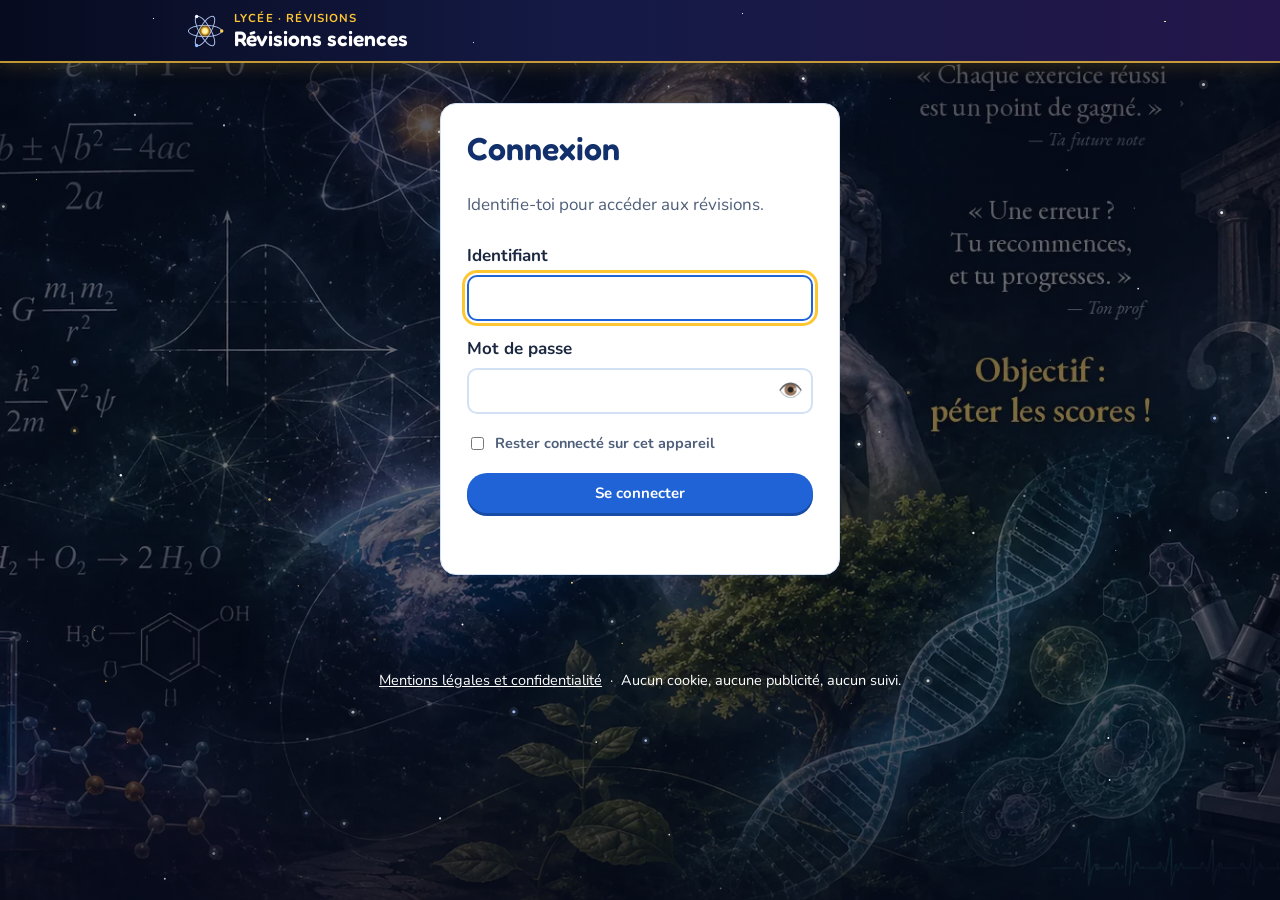
==== nature-justice/index.html @ ca5c49c4 "Philosophie : tout le site 25.05.1976 (La nature et la justice) au décor parchemin Polices locales, " ====
<!DOCTYPE html>
<html lang="fr">
<head>
<meta charset="utf-8">
<meta http-equiv="Cache-Control" content="no-cache, no-store, must-revalidate">
<meta http-equiv="Pragma" content="no-cache">
<meta http-equiv="Expires" content="0">
<meta name="viewport" content="width=device-width, initial-scale=1">
<title>La nature et la justice · Philosophie</title>
<script>try{var a=JSON.parse(localStorage.getItem("rs:auth")||"null");if(!(a&&a.ok&&(a.rem||Date.now()-a.t<432e5))){sessionStorage.setItem("rs:retour",location.href);location.replace("../index.html#philosophie")}}catch(e){location.replace("../index.html#philosophie")}</script>
<link rel="stylesheet" href="polices.css">
<link rel="stylesheet" href="style.css?v=202611191238">
<link rel="stylesheet" href="parchemin.css?v=20261123a">
</head>
<body>
<svg width="0" height="0" style="position:absolute">
  <defs>
    <symbol id="sun" viewBox="0 0 100 100"><g stroke="#ffb400" stroke-width="7" stroke-linecap="round"><path d="M50 6v12M50 82v12M6 50h12M82 50h12M19 19l8 8M73 73l8 8M81 19l-8 8M27 73l-8 8"/></g><circle cx="50" cy="50" r="24" fill="#ffd34d" stroke="#ffb400" stroke-width="4"/></symbol>
    <symbol id="leaf" viewBox="0 0 100 100"><path d="M18 82C14 40 44 14 86 14c2 42-24 72-68 68z" fill="#7ccb5e" stroke="#3f8a2e" stroke-width="5" stroke-linejoin="round"/><path d="M22 78C40 58 56 44 74 28" stroke="#3f8a2e" stroke-width="5" fill="none" stroke-linecap="round"/></symbol>
    <symbol id="book" viewBox="0 0 100 100"><path d="M50 24C38 16 22 16 12 20v58c10-4 26-4 38 4 12-8 28-8 38-4V20c-10-4-26-4-38 4z" fill="#e6f0ff" stroke="#1f63d6" stroke-width="5" stroke-linejoin="round"/><path d="M50 24v58" stroke="#1f63d6" stroke-width="5"/></symbol>
    <symbol id="flower" viewBox="0 0 100 100"><path d="M50 60v34" stroke="#3f8a2e" stroke-width="6"/><path d="M50 82c-10-10-22-8-26-4 8 6 18 8 26 4z" fill="#7ccb5e"/><g fill="#5aa0ff" stroke="#1f63d6" stroke-width="3"><circle cx="50" cy="22" r="13"/><circle cx="72" cy="38" r="13"/><circle cx="64" cy="62" r="13"/><circle cx="36" cy="62" r="13"/><circle cx="28" cy="38" r="13"/></g><circle cx="50" cy="44" r="12" fill="#ffd34d" stroke="#ffb400" stroke-width="3"/></symbol>
    <symbol id="seed" viewBox="0 0 20 20"><ellipse cx="10" cy="11" rx="5.5" ry="7.5" fill="#c9925a" stroke="#9c6a3a" stroke-width="1.5" transform="rotate(20 10 11)"/><path d="M10 4c2-3 5-3 6-2-1 3-4 4-6 2z" fill="#7ccb5e"/></symbol>
  </defs>
</svg>

<header><div class="wrap">
  <div class="brand"><svg class="sunicon"><use href="#sun"/></svg><div><small>Révisions sciences · Philosophie</small>La nature et la justice</div></div>
  <nav id="nav">
    <a href="#accueil" data-v="accueil">Accueil</a>
    <div class="ngroup" data-g="apprendre"><button class="nbtn" aria-expanded="false">📖 Apprendre ▾</button><div class="nmenu">
      <a href="#cours" data-v="cours">Cours</a><a href="#flash" data-v="flash">Flashcards</a><a href="#bac" data-v="bac">Sujets de bac</a></div></div>
    <div class="ngroup" data-g="entrainer"><button class="nbtn" aria-expanded="false">✏️ S'entraîner ▾</button><div class="nmenu">
      <a href="#qcm" data-v="qcm">QCM</a><a href="#etudes" data-v="etudes">Études de texte</a><a href="#trous" data-v="trous">Textes à trous</a></div></div>
    <div class="ngroup" data-g="jouer"><button class="nbtn" aria-expanded="false">🎮 Jouer ▾</button><div class="nmenu">
      <a href="#jardin" data-v="jardin">Cartes mentales</a><a href="#mots" data-v="mots">Mots mêlés</a><a href="#direct" data-v="direct">Jouer entre amis</a></div></div>
    <a href="#mes-notes" data-v="mes-notes">Mes notes</a>
    <a href="../index.html#philosophie" class="out">← Révisions sciences</a>
  </nav>
</div></header>

<main class="wrap">

<section id="v-accueil">
  <div class="hero">
    <svg><use href="#flower"/></svg>
    <div><h1>Prêt pour samedi ?</h1><div class="rule"></div></div>
  </div>
  <p>Vérifie que tu maîtrises les notions de <b>nature</b> et de <b>justice</b> : un QCM à points négatifs qui mélange le cours et la vidéo des Bons Profs, puis quatre études de texte de dix questions, avec indices et correction notée.</p>
  <div class="card">
    <h3 style="margin-top:0">Ton prénom (ou pseudo)</h3>
    <p class="note" style="margin-top:0">Il apparaît dans le récapitulatif de tes notes envoyé à Kendji.</p>
    <details class="privacy"><summary>🔒 Tes données : ce qui est envoyé, et à qui</summary>
      <p>Quand tu as terminé les 4 modules, <b>si tu cliques sur « Envoyer à Kendji »</b>, le site lui envoie (ton assistant d'éducation), par mail, ton <b>prénom ou pseudo</b> et tes <b>notes</b>. L'envoi passe par le service FormSubmit. Rien d'autre n'est collecté : ni nom de famille, ni adresse, ni téléphone.</p>
      <p>Tes notes et ta progression restent sur ton appareil. Tu peux utiliser un pseudo si tu ne veux pas donner ton prénom, et demander à Kendji de supprimer ton mail.</p>
    </details>
    <div class="row"><input type="text" id="pseudo" maxlength="40" placeholder="Ex. : Léa, terminale 3" style="max-width:340px"><span id="pseudoOk" class="note"></span></div>
  </div>
  <div class="grid2">
    <a class="tile" href="#cours"><svg class="ic"><use href="#book"/></svg><b>Le cours en résumé</b><p class="mut" style="margin:6px 0 0">À lire en premier : le cours illustré de schémas, et les références pour la dissertation.</p></a>
    <a class="tile" href="#qcm"><svg class="ic"><use href="#sun"/></svg><b>QCM progressif — 43 questions</b><p class="mut" style="margin:6px 0 0">3 niveaux, de facile à difficile, nature et justice. +1 bonne réponse, −0,5 erreur, 0 si tu passes. Note sur 20.</p></a>
    <a class="tile" href="#etudes"><svg class="ic"><use href="#book"/></svg><b>4 études de texte</b><p class="mut" style="margin:6px 0 0">Pascal, Rousseau (×2), Montesquieu. 10 questions chacune, avec indices et reformulations.</p></a>
    <a class="tile" href="#trous"><svg class="ic"><use href="#seed"/></svg><b>7 textes à trous</b><p class="mut" style="margin:6px 0 0">Complète le cours avec la banque de mots. Points négatifs en cas d'erreur.</p></a>
    <a class="tile" href="#jardin"><svg class="ic"><use href="#flower"/></svg><b>Le jardin des idées</b><p class="mut" style="margin:6px 0 0">4 cartes mentales à faire fleurir, en jeu chronométré.</p></a>
    <a class="tile" href="#flash"><svg class="ic"><use href="#leaf"/></svg><b>30 flashcards</b><p class="mut" style="margin:6px 0 0">Définitions, auteurs et thèses à retourner, avec suivi de ce que tu connais.</p></a>
    <a class="tile" href="#mots"><svg class="ic"><use href="#seed"/></svg><b>Mots mêlés</b><p class="mut" style="margin:6px 0 0">14 mots cachés, chacun expliqué en lien avec la nature et la justice.</p></a>
    <a class="tile" href="#bac"><svg class="ic"><use href="#book"/></svg><b>Sujets de bac corrigés</b><p class="mut" style="margin:6px 0 0">3 sujets avec correction détaillée et moyens mnémotechniques.</p></a>
    <a class="tile" href="#direct"><svg class="ic"><use href="#sun"/></svg><b>Jouer entre amis</b><p class="mut" style="margin:6px 0 0">Invite tes amis par lien : quiz en coop ou en individuel, avec classement.</p></a>
  </div>
  <div class="card" id="saveInfo"></div>
</section>

<section id="v-cours" class="hide">
  <h1>Le cours en résumé</h1>
  <div class="rule"></div>
  <p class="mut">Tout ce qu'il faut savoir sur la nature et la justice, avec des schémas pour mémoriser, puis une boîte à références (citations, exemples, plans types) pour la dissertation. Lis-le avant de te tester !</p>
  <div id="cBody"></div>
</section>

<section id="v-qcm" class="hide">
  <h1>QCM : la nature et la justice</h1>
  <div class="rule"></div>
  <p class="mut">43 questions en 3 niveaux de difficulté : le cours sur la nature et la justice, et la vidéo des Bons Profs (marquée 📺). Chaque niveau se débloque quand le précédent est terminé. Barème : <b>+1</b> par bonne réponse, <b>−0,5</b> par erreur, <b>0</b> si tu choisis « Je ne sais pas ». Ton total est ramené sur 20.</p>
  <p class="note">La vidéo : <a href="https://www.youtube.com/watch?v=zZVCdOawe2E" target="_blank" rel="noopener">La nature — Philosophie — Terminale (Les Bons Profs)</a></p>
  <div class="scorebar"><div><span class="note">Note</span><div class="big" id="qScore">0 / 20</div></div><div class="bar"><i id="qBar"></i></div><div class="note" id="qProg"></div><button class="btn alt sm" id="qReset">Recommencer</button></div>
  <div id="qList"></div>
  <div id="qEnd" class="card hide"></div>
</section>

<section id="v-etudes" class="hide">
  <h1>Études de texte</h1>
  <div class="rule"></div>
  <p class="mut">Lis le texte, rédige tes réponses aux 10 questions, puis clique sur « Corriger ». Chaque question vaut 5 points, répartis entre les éléments attendus ; le total est ramené sur 20. Les indices ne retirent pas de points : sers-t'en.</p>
  <div class="grid2" id="eTiles"></div>
  <div id="eBody"></div>
</section>

<section id="v-trous" class="hide">
  <h1>Textes à trous</h1>
  <div class="rule"></div>
  <p class="mut">7 textes de cours à compléter avec la banque de mots. Attention aux pièges : <b>+1</b> par bonne réponse, <b>−0,5</b> par erreur, <b>0</b> si tu laisses vide. Note sur 20.</p>
  <div class="grid2" id="tTiles"></div>
  <div id="tBody"></div>
</section>

<section id="v-jardin" class="hide">
  <h1>Le jardin des idées</h1>
  <div class="rule"></div>
  <p class="mut">Complète les cartes mentales en plantant la bonne graine dans chaque bourgeon, avant le coucher du soleil. Une erreur te coûte une goutte d'eau et un demi-point.</p>
  <div class="grid2" id="jTiles"></div>
  <div id="jBody"></div>
</section>

<section id="v-flash" class="hide">
  <h1>Flashcards</h1>
  <div class="rule"></div>
  <p class="mut">30 cartes pour mémoriser définitions, auteurs et thèses. Touche une carte pour la retourner, puis indique si tu savais la réponse : les cartes « à revoir » reviennent jusqu'à ce que tu les connaisses.</p>
  <div id="fBody"></div>
</section>

<section id="v-mots" class="hide">
  <h1>Mots mêlés</h1>
  <div class="rule"></div>
  <p class="mut">Retrouve les 14 mots cachés. Pour chaque mot trouvé, une explication montre son lien avec la nature et la justice.</p>
  <div id="mBody"></div>
</section>

<section id="v-bac" class="hide">
  <h1>Sujets de bac corrigés</h1>
  <div class="rule"></div>
  <p class="mut">3 sujets type bac (2 dissertations, 1 explication de texte) avec une correction détaillée, puis des moyens mnémotechniques pour retenir les concepts.</p>
  <div id="bBody"></div>
</section>

<section id="v-direct" class="hide">
  <h1>Jouer entre amis</h1>
  <div class="rule"></div>
  <p class="mut">Crée un salon, invite tes amis avec un lien, et répondez ensemble aux questions, chacun sur son téléphone : en <b>coop</b> (une seule équipe) ou en <b>individuel</b> (avec classement).</p>
  <div id="lBody"></div>
</section>

<section id="v-mes-notes" class="hide">
  <h1>Mes notes</h1>
  <div class="rule"></div>
  <div id="myNotes"></div>
</section>


</main>
<script src="data.js?v=202611191238"></script>
<script src="data2.js?v=202611191238"></script>
<script src="data3.js?v=202611191238"></script>
<script src="app.js?v=202611191238"></script>
<script src="trous.js?v=202611191238"></script>
<script src="jardin.js?v=202611191238"></script>
<script src="live.js?v=202611191238"></script>
<script src="cours.js?v=202611191238"></script>
<script src="flash.js?v=202611191238"></script>
<script src="mots.js?v=202611191238"></script>
<script src="bac.js?v=202611191238"></script>
<script src="papangue.js?v=202611191238"></script>
</body>
</html>
---- nature-justice/polices.css ----
@font-face{font-family:"Fredoka";font-weight:500;font-display:swap;src:url(../polices/fredoka-latin-500-normal.woff2) format("woff2")}
@font-face{font-family:"Fredoka";font-weight:600;font-display:swap;src:url(../polices/fredoka-latin-600-normal.woff2) format("woff2")}
@font-face{font-family:"Nunito";font-weight:400;font-display:swap;src:url(../polices/nunito-latin-400-normal.woff2) format("woff2")}
@font-face{font-family:"Nunito";font-weight:600;font-display:swap;src:url(../polices/nunito-latin-600-normal.woff2) format("woff2")}
@font-face{font-family:"Nunito";font-weight:700;font-display:swap;src:url(../polices/nunito-latin-700-normal.woff2) format("woff2")}
@font-face{font-family:"Nunito";font-weight:800;font-display:swap;src:url(../polices/nunito-latin-800-normal.woff2) format("woff2")}
@font-face{font-family:"Lora";font-weight:400;font-style:normal;font-display:swap;src:url(../polices/lora-latin-400-normal.woff2) format("woff2")}
@font-face{font-family:"Lora";font-weight:400;font-style:italic;font-display:swap;src:url(../polices/lora-latin-400-italic.woff2) format("woff2")}
---- nature-justice/style.css ----
/* Thème « jardin » : ciel bleu, pelouse, clôture — 25.05.1976 */
:root{
  --sky1:#bfe0ff; --sky2:#eef7ff; --blue:#1f63d6; --blue-d:#164ba6; --blue-l:#e6f0ff; --navy:#12306b;
  --sun:#ffc634; --sun-l:#fff6d6; --grass1:#7ccb5e; --grass2:#68b84b; --grass-d:#3f8a2e; --wood:#c9925a; --wood-d:#9c6a3a;
  --ink:#1b2840; --mut:#5a6a85; --line:#d3e1f5; --ok:#2e8a3e; --ok-l:#e5f6e7; --ko:#c43d3d; --ko-l:#fdeaea;
}
*{box-sizing:border-box}
html,body{margin:0}
body{min-height:100vh;color:var(--ink);font:16px/1.55 "Nunito",system-ui,sans-serif;
  background:linear-gradient(180deg,var(--sky1) 0,var(--sky2) 420px,#f6fbff 100%) fixed;padding-bottom:90px;position:relative}
/* pelouse en bas de page */
body::after{content:"";position:fixed;left:0;right:0;bottom:0;height:70px;z-index:0;pointer-events:none;
  background:
   url("data:image/svg+xml,%3Csvg xmlns='http://www.w3.org/2000/svg' width='60' height='22' viewBox='0 0 60 22'%3E%3Cpath d='M0 22 L4 6 L8 22 L12 10 L16 22 L20 2 L24 22 L28 9 L32 22 L36 5 L40 22 L44 11 L48 22 L52 3 L56 22 L60 8 L60 22Z' fill='%2368b84b'/%3E%3C/svg%3E") repeat-x top/60px 22px,
   repeating-linear-gradient(90deg,var(--grass1) 0 80px,var(--grass2) 80px 160px) 0 21px/100% 100% no-repeat}
.wrap{max-width:900px;margin:0 auto;padding:0 18px;position:relative;z-index:1}
h1,h2,h3{font-family:"Fredoka","Nunito",sans-serif;color:var(--navy);line-height:1.2;font-weight:600}
h1{font-size:32px;margin:26px 0 4px}
h2{font-size:24px;margin:24px 0 8px}
h3{font-size:19px;margin:16px 0 6px}
.mut{color:var(--mut)} .note{font-size:14px;color:var(--mut)}
.hide{display:none!important}

/* en-tête */
header{background:linear-gradient(180deg,var(--blue) 0,var(--blue-d) 100%);color:#fff;position:relative;z-index:2;box-shadow:0 4px 0 var(--grass-d)}
header::after{content:"";position:absolute;left:0;right:0;bottom:-14px;height:14px;
  background:url("data:image/svg+xml,%3Csvg xmlns='http://www.w3.org/2000/svg' width='40' height='14'%3E%3Cpath d='M0 0 H40 V2 L36 12 L32 2 L28 14 L24 2 L20 10 L16 2 L12 13 L8 2 L4 11 L0 2Z' fill='%2368b84b'/%3E%3C/svg%3E") repeat-x;}
header .wrap{display:flex;align-items:center;justify-content:space-between;gap:12px;padding-top:12px;padding-bottom:12px;flex-wrap:wrap}
.brand{display:flex;align-items:center;gap:10px;font-family:"Fredoka",sans-serif;font-weight:600;font-size:21px}
.brand small{display:block;font:600 11.5px "Nunito";letter-spacing:.1em;text-transform:uppercase;color:var(--sun)}
.sunicon{width:38px;height:38px;flex:none}
nav{display:flex;gap:4px;flex-wrap:wrap}
nav a{color:#fff;text-decoration:none;padding:7px 13px;border-radius:99px;font-weight:700;font-size:14px;opacity:.9}
nav a:hover{background:rgba(255,255,255,.15);opacity:1}
nav a.on{background:#fff;color:var(--blue-d);opacity:1}
nav a.out{border:1.5px solid rgba(255,255,255,.5)}

/* clôture sous les titres */
.rule{height:16px;margin:4px 0 16px;background:url("data:image/svg+xml,%3Csvg xmlns='http://www.w3.org/2000/svg' width='24' height='16'%3E%3Crect x='0' y='6' width='24' height='3' fill='%23c9925a'/%3E%3Cpath d='M5 16 V4 L8 1 L11 4 V16Z' fill='%23d9a46c' stroke='%239c6a3a' stroke-width='1'/%3E%3C/svg%3E") repeat-x;max-width:260px}

.card{background:#fff;border:1px solid var(--line);border-radius:16px;padding:18px;margin:14px 0;box-shadow:0 3px 0 rgba(31,99,214,.08)}
.badge{display:inline-flex;align-items:center;justify-content:center;width:30px;height:30px;border-radius:50%;background:var(--blue);color:#fff;font:700 14px "Nunito";margin-right:10px;flex:none;box-shadow:0 2px 0 var(--blue-d)}
.qhead{display:flex;align-items:flex-start;gap:2px;font-weight:700}
.tag{display:inline-block;font-size:11.5px;font-weight:700;padding:1px 8px;border-radius:99px;background:var(--sun-l);color:#8a6100;border:1px solid #f1d27a;margin-left:6px;vertical-align:2px}
.opts{display:grid;gap:8px;margin-top:12px}
.opt{text-align:left;border:1.5px solid var(--line);background:#fbfdff;border-radius:12px;padding:11px 13px;font:inherit;cursor:pointer;color:var(--ink);transition:.12s}
.opt:hover:not(:disabled){border-color:var(--blue);background:var(--blue-l);transform:translateY(-1px)}
.opt.ok{border-color:var(--ok);background:var(--ok-l)}
.opt.ko{border-color:var(--ko);background:var(--ko-l)}
.opt.skip{color:var(--mut);font-style:italic}
.opt:disabled{cursor:default}
.expl{margin-top:10px;padding:10px 13px;border-left:4px solid var(--sun);background:var(--sun-l);border-radius:0 10px 10px 0;font-size:14.5px}
.btn{display:inline-block;border:none;background:var(--blue);color:#fff;border-radius:99px;padding:11px 20px;font:700 15px "Nunito";cursor:pointer;text-decoration:none;box-shadow:0 3px 0 var(--blue-d);transition:.12s}
.btn:hover{transform:translateY(-1px)} .btn:active{transform:translateY(2px);box-shadow:0 1px 0 var(--blue-d)}
.btn.alt{background:#fff;color:var(--blue-d);border:1.5px solid var(--blue);box-shadow:0 3px 0 var(--line)}
.btn.sm{padding:7px 13px;font-size:13.5px}
.btn.green{background:var(--grass-d);box-shadow:0 3px 0 #2b6420}
.row{display:flex;gap:10px;flex-wrap:wrap;align-items:center}
.scorebar{position:sticky;top:8px;z-index:5;background:#fff;border:2px solid var(--blue);border-radius:16px;padding:10px 16px;margin-top:14px;display:flex;justify-content:space-between;align-items:center;gap:10px;flex-wrap:wrap;box-shadow:0 4px 0 var(--blue-l)}
.big{font:600 24px "Fredoka",sans-serif;color:var(--navy)}
.bar{height:8px;background:var(--blue-l);border-radius:99px;overflow:hidden;min-width:140px;flex:1;max-width:260px}
.bar i{display:block;height:100%;background:linear-gradient(90deg,var(--grass1),var(--grass-d));width:0;transition:width .3s}
input[type=text],input[type=password],textarea{width:100%;border:1.5px solid var(--line);border-radius:12px;padding:11px 13px;font:inherit;background:#fff;color:var(--ink)}
textarea{min-height:110px;resize:vertical}
input:focus,textarea:focus{outline:3px solid var(--blue-l);border-color:var(--blue)}
.texte{font-family:"Lora",Georgia,serif;font-size:17px;line-height:1.75;background:#fffdf6;border:1px solid #eadfbf;border-left:5px solid var(--wood);border-radius:0 16px 16px 0;padding:18px 22px;white-space:pre-line}
.src{font-size:13.5px;color:var(--mut);margin-top:6px;font-style:italic}
.help{margin-top:8px;padding:9px 13px;background:var(--blue-l);border-radius:10px;font-size:14.5px}
.elts{list-style:none;padding:0;margin:8px 0 0}
.elts li{padding:3px 0;font-size:14.5px}
.elts .y{color:var(--ok)} .elts .n{color:var(--ko)}
.model{margin-top:8px;padding:10px 13px;border-left:4px solid var(--sun);background:var(--sun-l);border-radius:0 10px 10px 0;font-size:14.5px}
.grid2{display:grid;grid-template-columns:repeat(auto-fit,minmax(250px,1fr));gap:14px}
.tile{background:#fff;border:1.5px solid var(--line);border-radius:16px;padding:16px 16px 16px 66px;cursor:pointer;text-decoration:none;color:inherit;display:block;position:relative;transition:.12s;box-shadow:0 3px 0 rgba(31,99,214,.08)}
.tile:hover{border-color:var(--blue);transform:translateY(-2px)}
.tile b{font-family:"Fredoka",sans-serif;font-weight:600;color:var(--navy);font-size:18px}
.tile .ic{position:absolute;left:14px;top:16px;width:38px;height:38px}
table{width:100%;border-collapse:collapse;font-size:14px;background:#fff}
th,td{border-bottom:1px solid var(--line);padding:8px;text-align:left;vertical-align:top}
th{color:var(--blue-d);font-weight:800;font-size:12.5px;text-transform:uppercase;letter-spacing:.04em}
.code{font-family:ui-monospace,Menlo,monospace;font-size:12.5px;word-break:break-all;background:var(--blue-l);border-radius:10px;padding:8px 10px}
.pill{display:inline-block;padding:2px 10px;border-radius:99px;font-size:12.5px;font-weight:700;background:var(--ok-l);color:var(--ok)}
.hero{display:flex;gap:18px;align-items:center}
.hero svg{flex:none;width:110px;height:110px}

/* page de connexion */
.login-page{display:flex;align-items:center;justify-content:center;min-height:calc(100vh - 90px);padding:20px}
.login-card{width:100%;max-width:400px;background:#fff;border-radius:22px;padding:28px 26px;border:2px solid var(--blue);box-shadow:0 6px 0 var(--blue-d),0 18px 40px rgba(18,48,107,.18);position:relative;z-index:1}
.login-card .title{font:600 34px "Fredoka",sans-serif;color:var(--navy);text-align:center;margin:6px 0 0;letter-spacing:.02em}
.login-card label{font-weight:700;font-size:14px;color:var(--navy)}
.floatsun{position:fixed;top:24px;right:6%;width:110px;height:110px;z-index:0;animation:spin 40s linear infinite}
.cloud{position:fixed;z-index:0;opacity:.95}
@keyframes spin{to{transform:rotate(360deg)}}
@keyframes drift{from{transform:translateX(-10vw)}to{transform:translateX(110vw)}}
@media (max-width:560px){h1{font-size:26px}.texte{font-size:16px;padding:14px}.hero svg{width:70px;height:70px}.floatsun{width:70px;height:70px}.tile{padding-left:60px}}

/* ===== Textes à trous ===== */
.bank{display:flex;flex-wrap:wrap;gap:6px}
.chip{background:var(--blue-l);color:var(--blue-d);border-radius:99px;padding:3px 11px;font-size:14px;font-weight:700}
.texte.trou{line-height:2.3}
select.hole,select.sel{font:inherit;font-size:15px;border:1.5px dashed var(--blue);border-radius:10px;padding:3px 6px;background:#fff;color:var(--blue-d);max-width:100%}
select.sel{width:100%;border-style:solid;margin:4px 0 8px;padding:9px}
select.hole.ok{border:2px solid var(--ok);background:var(--ok-l);color:var(--ok)}
select.hole.ko{border:2px solid var(--ko);background:var(--ko-l);color:var(--ko);text-decoration:line-through}
select.hole.empty{border:2px solid #b9c3d6;background:#f2f4f8}
.fix{display:inline-block;margin:0 4px;padding:0 8px;border-radius:8px;background:var(--ok-l);color:var(--ok);font-weight:700;font-family:"Nunito",sans-serif;font-size:14px}

/* ===== Le jardin des idées ===== */
.game{position:relative;border-radius:22px;overflow:hidden;overflow:clip;border:2px solid var(--grass-d);padding:0 14px 0;--dusk:0;
  background:linear-gradient(180deg,hsl(212,90%,calc(82% - var(--dusk)*30%)) 0,hsl(200,80%,calc(93% - var(--dusk)*20%)) 170px,#e9f7df 170px,#dff2d0 100%)}
.game::before{content:"";position:absolute;inset:0;background:rgba(255,120,40,calc(var(--dusk)*.25));pointer-events:none;z-index:3;transition:background 1s}
.sky{position:relative;height:70px}
.track{position:absolute;left:30px;right:70px;top:6px;height:60px}
.gsun{position:absolute;width:46px;height:46px;transform:translate(-50%,0);transition:left 1s linear,top 1s linear}
.gsun svg{width:100%;height:100%;animation:spin 18s linear infinite}
.cl{position:absolute;background:#fff;border-radius:40px;height:22px;opacity:.9}
.cl::before,.cl::after{content:"";position:absolute;background:#fff;border-radius:50%}
.cl::before{width:28px;height:28px;top:-14px;left:12px}.cl::after{width:20px;height:20px;top:-9px;left:34px}
.c1{width:80px;top:30px;animation:drift 50s linear infinite}.c2{width:60px;top:12px;animation:drift 70s linear infinite;animation-delay:-30s}
.hud{display:flex;justify-content:space-between;align-items:flex-end;gap:10px;background:rgba(255,255,255,.85);border-radius:14px;padding:6px 14px;position:relative;z-index:2;flex-wrap:wrap}
.hud .big{font-size:22px}.hurry{color:var(--ko);animation:pulse .6s infinite alternate}
@keyframes pulse{to{transform:scale(1.15)}}
.lives{display:flex;gap:3px}.lv svg{width:20px;height:25px;display:block}
.lv.lost{opacity:.18;filter:grayscale(1)}.lv.falling{animation:fall .45s ease-in forwards}
@keyframes fall{to{transform:translateY(30px) scale(.4);opacity:0}}
.center{display:flex;justify-content:center;margin:14px 0 4px;position:relative;z-index:1}
.core{display:flex;align-items:center;gap:8px;background:#fff;border:3px solid var(--blue);border-radius:99px;padding:6px 18px 6px 8px;font:600 18px "Fredoka",sans-serif;color:var(--navy);box-shadow:0 4px 0 var(--blue-d);animation:breathe 3s ease-in-out infinite}
.core svg{width:44px;height:44px}
@keyframes breathe{50%{transform:scale(1.04)}}
.beds{display:grid;grid-template-columns:repeat(auto-fit,minmax(185px,1fr));gap:12px;position:relative;z-index:1;margin-top:10px}
.beds::before{content:"";position:absolute;left:50%;top:-14px;width:3px;height:14px;background:var(--grass-d)}
.bed{background:linear-gradient(180deg,#8d5a33 0,#7a4b29 100%);border-radius:16px;padding:8px 8px 10px;box-shadow:inset 0 4px 0 rgba(0,0,0,.12),0 3px 0 #5d3a1f;animation:rise .5s both;animation-delay:var(--d)}
@keyframes rise{from{transform:translateY(20px);opacity:0}}
.sign{background:#e9c08f;border:2px solid #9c6a3a;border-radius:8px;text-align:center;font:600 15px "Fredoka",sans-serif;color:#5d3a1f;padding:4px;margin:0 6px 8px;box-shadow:0 2px 0 #9c6a3a}
.leaf{display:flex;align-items:center;gap:8px;background:#f4fbef;border-radius:12px;padding:5px 8px;margin-top:6px;position:relative;border:2px solid transparent;transition:.15s}
.leaf.blank{cursor:pointer;background:#fff;border:2px dashed #9bd77e}
.leaf.blank:hover,.leaf.sel{border:2px solid var(--blue);background:var(--blue-l)}
.pot{width:44px;height:44px;flex:none;position:relative}
.pot svg{width:100%;height:100%}
.bud{animation:sway 2.4s ease-in-out infinite;transform-origin:50% 100%}
.flower{transform-origin:50% 100%;animation:sway 3s ease-in-out infinite}
.bloom .flower{animation:grow .7s cubic-bezier(.2,1.6,.4,1) both,sway 3s ease-in-out .7s infinite}
.bloom .flower .petals{transform-origin:30px 22px;animation:open .8s ease-out both}
@keyframes sway{50%{transform:rotate(4deg)}}
@keyframes grow{from{transform:scale(0) rotate(-30deg)}}
@keyframes open{from{transform:scale(.2) rotate(-90deg)}}
.petal{position:absolute;left:50%;top:40%;width:8px;height:8px;border-radius:50% 0;animation:burst .9s ease-out forwards}
@keyframes burst{to{transform:rotate(var(--a)) translateY(-38px) rotate(90deg);opacity:0}}
.lt{display:flex;flex-direction:column;line-height:1.25;min-width:0}
.am{font-size:12px;font-weight:800;color:var(--grass-d);text-transform:uppercase;letter-spacing:.03em}
.an{font-size:14.5px;font-weight:700;color:var(--ink)}
.leaf.blank .an{color:#9aa8bd}
.leaf.wilt{background:#f3ebe1;border-color:#c9a27a}.leaf.wilt .an{color:#8a5a2b}.leaf.wilt .bud{filter:sepia(1) saturate(.6);transform:rotate(25deg)}
.shake{animation:shake .45s}
@keyframes shake{20%,60%{transform:translateX(-6px)}40%,80%{transform:translateX(6px)}}
.floaty{position:absolute;right:10px;top:-4px;font:700 18px "Fredoka";animation:up 1.1s ease-out forwards;pointer-events:none}
.floaty.plus{color:var(--ok)}.floaty.minus{color:var(--ko)}
@keyframes up{to{transform:translateY(-34px);opacity:0}}
.seedbar{position:sticky;bottom:72px;z-index:4;margin:14px -14px 0;padding:10px 14px 12px;background:rgba(255,255,255,.95);border-top:3px solid var(--grass-d);backdrop-filter:blur(4px)}
.seeds{display:flex;flex-wrap:wrap;gap:7px;margin-top:6px}
.seed{display:inline-flex;align-items:center;gap:5px;border:2px solid #c9925a;background:#fff8ee;color:#5d3a1f;border-radius:99px;padding:6px 12px 6px 8px;font:700 14px "Nunito";cursor:pointer;transition:.15s;box-shadow:0 2px 0 #c9925a}
.seed svg{width:16px;height:16px}
.seed:hover{transform:translateY(-2px)}
.seed.sel{background:var(--blue);color:#fff;border-color:var(--blue-d);transform:translateY(-4px) scale(1.05);box-shadow:0 4px 0 var(--blue-d)}
.seed.gone{animation:plant .35s forwards}
@keyframes plant{to{transform:translateY(-20px) scale(0);opacity:0}}
.overlay{position:absolute;inset:0;z-index:6;background:rgba(18,48,107,.35);display:flex;align-items:center;justify-content:center;padding:16px;backdrop-filter:blur(2px)}
.ocard{background:#fff;border-radius:20px;padding:20px;max-width:440px;width:100%;text-align:center;border:2px solid var(--blue);box-shadow:0 6px 0 var(--blue-d);animation:rise .4s both;max-height:100%;overflow:auto}
.ocard .oicon{width:70px;height:70px}
.rules{text-align:left;list-style:none;padding:0;margin:8px 0 14px}.rules li{padding:3px 0}
.trophy{font-size:56px;animation:grow .6s cubic-bezier(.2,1.6,.4,1) both}
.won .leaf .flower{animation:dance .6s ease-in-out infinite alternate}
@keyframes dance{from{transform:rotate(-8deg)}to{transform:rotate(8deg) scale(1.08)}}
.flyer{position:absolute;left:-50px;top:var(--y);z-index:5;width:40px;animation:flyx var(--d) linear var(--dl) infinite}
.flyer .fly{width:40px;animation:bob 1s ease-in-out infinite}
.fly .wing{transform-origin:20px 15px;animation:flap .25s ease-in-out infinite alternate}
@keyframes flyx{to{transform:translateX(calc(100vw + 100px))}}
@keyframes bob{50%{transform:translateY(-14px)}}
@keyframes flap{to{transform:scaleX(.3)}}
.lost .bed{filter:saturate(.5)}

/* ===== Jeu en direct ===== */
.stage{background:#fff;border:2px solid var(--blue);border-radius:20px;padding:20px;margin:14px 0;box-shadow:0 5px 0 var(--blue-d);position:relative;overflow:hidden;text-align:left}
.pstage{text-align:center}
.bigcode{font:600 64px "Fredoka",sans-serif;color:var(--navy);letter-spacing:.08em;text-align:center;margin:10px 0;background:var(--blue-l);border-radius:16px;padding:4px}
.stage>p{text-align:center}
.plist{display:flex;flex-wrap:wrap;gap:8px;justify-content:center;min-height:40px}
.pchip{background:var(--grass1);color:#fff;font-weight:800;border-radius:99px;padding:6px 14px;animation:grow .4s cubic-bezier(.2,1.6,.4,1) both;box-shadow:0 3px 0 var(--grass-d)}
.qbig{font-size:28px;text-align:center;margin:14px 0}
.qmid{font-size:20px;margin:10px 0}
.timer{position:relative;height:14px;background:var(--blue-l);border-radius:99px;overflow:hidden;margin:8px 0 14px}
.timer i{display:block;height:100%;background:linear-gradient(90deg,var(--sun),#ff9a3c);border-radius:99px;width:100%}
.timer span{position:absolute;right:8px;top:-3px;font:700 14px "Fredoka"}
.answers{display:grid;grid-template-columns:1fr 1fr;gap:10px}
.ans{background:var(--c);color:#fff;border:none;border-radius:14px;padding:16px 14px;font:700 17px "Nunito";text-align:left;display:flex;align-items:center;gap:10px;box-shadow:0 4px 0 rgba(0,0,0,.25);min-height:70px}
button.ans{cursor:pointer}button.ans:active{transform:translateY(3px);box-shadow:0 1px 0 rgba(0,0,0,.25)}
.ans .sh{font-size:24px;flex:none}
.answers.pl .ans{min-height:90px;font-size:16px}
.bars{display:flex;justify-content:center;align-items:flex-end;gap:18px;height:170px;margin:10px 0}
.bcol{display:flex;flex-direction:column;align-items:center;gap:4px}
.bv{width:64px;background:var(--c);border-radius:10px 10px 0 0;color:#fff;font:700 18px "Fredoka";display:flex;justify-content:center;padding-top:4px;animation:growup .6s ease-out both}
@keyframes growup{from{height:0!important}}
.bcol.dim{opacity:.35}.bl{font-weight:800}
.lboard{display:grid;gap:6px}
.lrow{display:flex;align-items:center;gap:10px;background:var(--blue-l);border-radius:12px;padding:8px 12px;animation:rise .4s both;animation-delay:calc(var(--i)*.08s)}
.lrow .rk{width:28px;height:28px;border-radius:50%;background:var(--blue);color:#fff;display:flex;align-items:center;justify-content:center;font-weight:800;flex:none}
.lrow .nm{flex:1;font-weight:700;text-align:left}.lrow .sc{font:600 18px "Fredoka";color:var(--navy)}
.podium{display:flex;justify-content:center;align-items:flex-end;gap:10px;margin:10px 0 20px}
.pod{width:120px;text-align:center;animation:rise .6s both}
.pod .pb{background:var(--blue);color:#fff;font:600 32px "Fredoka";border-radius:12px 12px 0 0;display:flex;align-items:flex-start;justify-content:center;padding-top:6px}
.p1 .pb{height:130px;background:linear-gradient(180deg,#ffd34d,#e5a300)}.p2 .pb{height:95px;background:linear-gradient(180deg,#cfd8e6,#9aa8bd)}.p3 .pb{height:70px;background:linear-gradient(180deg,#e7b07a,#b8763a)}
.p1{animation-delay:.6s}.p2{animation-delay:.3s}
.pn{font-weight:800;margin-bottom:2px;word-break:break-word}.ps{font-size:13px;color:var(--mut);margin-bottom:4px}
.pod.empty{visibility:hidden}
.bigemoji{font-size:64px;line-height:1.2}
.pop{animation:grow .6s cubic-bezier(.2,1.6,.4,1) both}.spin{display:inline-block;animation:spin 2s linear infinite}
.res.good{background:linear-gradient(180deg,#e5f6e7,#fff)}.res.bad{background:linear-gradient(180deg,#fdeaea,#fff)}
.gain{font:600 44px "Fredoka";color:var(--navy)}
.res.good .gain{color:var(--ok)}.res.bad .gain{color:var(--ko)}
.conf{position:absolute;top:-10px;width:9px;height:14px;border-radius:2px;animation:conf 2.6s ease-in forwards;z-index:5}
@keyframes conf{to{transform:translate(var(--x),520px) rotate(720deg);opacity:.2}}
@media (max-width:560px){.answers{grid-template-columns:1fr}.bigcode{font-size:44px}.qbig{font-size:21px}.bv{width:44px}.pod{width:90px}.beds{grid-template-columns:1fr}}
.leaf{scroll-margin-bottom:260px;scroll-margin-top:20px}

/* ===== Salon entre amis ===== */
.invite{background:var(--sun-l);border:1.5px dashed #e5b84a;border-radius:14px;padding:12px}
.modes{display:grid;grid-template-columns:1fr 1fr;gap:10px}
.mode{display:flex;flex-direction:column;align-items:center;gap:2px;text-align:center;background:#fff;border:2px solid var(--line);border-radius:16px;padding:14px 10px;font:inherit;color:var(--ink);cursor:pointer;transition:.15s}
.mode .mi{font-size:34px}.mode b{font:600 19px "Fredoka",sans-serif;color:var(--navy)}.mode span:last-child{font-size:13px;color:var(--mut)}
.mode.on{border-color:var(--blue);background:var(--blue-l);box-shadow:0 4px 0 var(--blue);transform:translateY(-2px)}
.mode:disabled{cursor:default}.mode:disabled:not(.on){opacity:.55}
.hearts{letter-spacing:2px}.heart{color:#e2453c;font-size:18px;display:inline-block}.heart.lost{color:#cfd6e2}
.ans .at{flex:1}.ans .vt{font-size:13px;letter-spacing:-2px}
.ans.picked{outline:4px solid #fff;box-shadow:0 0 0 7px var(--c),0 4px 0 rgba(0,0,0,.25);transform:scale(1.02)}
.ans.faded{opacity:.35}
button.ans:disabled{cursor:default}
@media (max-width:560px){.modes{grid-template-columns:1fr}}
@media (max-width:700px){nav{flex-wrap:nowrap;overflow-x:auto;width:100%;padding-bottom:4px;scrollbar-width:none}nav a{white-space:nowrap}}

/* ===== QCM progressif ===== */
.lvl{position:relative;margin-top:18px}
.lvlh{display:flex;align-items:center;gap:12px;background:linear-gradient(90deg,var(--blue),var(--blue-d));color:#fff;border-radius:16px;padding:10px 16px;box-shadow:0 3px 0 var(--navy)}
.lvlh b{font:600 19px "Fredoka",sans-serif}.lvlh .note{color:#dbe8ff}.lvi{font-size:30px}
.lvl .lock{display:none}
.lvl.locked .lock{display:block;position:sticky;top:90px;z-index:4;margin:12px auto;max-width:420px;text-align:center;background:#fff;border:2px dashed var(--blue);border-radius:14px;padding:12px;font-weight:800;color:var(--blue-d)}
.lvl.locked>.card{filter:blur(5px) grayscale(.6);pointer-events:none;user-select:none;opacity:.6}
.lvl.unlocked .lvlh{animation:grow .6s cubic-bezier(.2,1.6,.4,1)}

/* ===== Flashcards ===== */
.seg{display:inline-flex;flex-wrap:wrap;gap:4px;background:#fff;border:1.5px solid var(--line);border-radius:99px;padding:4px}
.seg button{border:none;background:none;border-radius:99px;padding:6px 12px;font:700 13.5px "Nunito";color:var(--mut);cursor:pointer}
.seg button.on{background:var(--blue);color:#fff}
.flip{perspective:1200px;height:280px;max-width:560px;margin:0 auto;cursor:pointer;position:relative;outline:none}
.flip .face{position:absolute;inset:0;border-radius:22px;backface-visibility:hidden;-webkit-backface-visibility:hidden;display:flex;flex-direction:column;align-items:center;justify-content:center;padding:24px;text-align:center;transition:transform .55s cubic-bezier(.3,1.3,.5,1);border:2px solid var(--blue);box-shadow:0 6px 0 var(--blue-d)}
.flip .front{background:#fff}.flip .back{background:var(--blue-l);transform:rotateY(180deg)}
.flip .front.nature{border-color:var(--grass-d);box-shadow:0 6px 0 #2b6420}.flip .back.nature{background:#eef9e8;border-color:var(--grass-d);box-shadow:0 6px 0 #2b6420}
.flip.on .front{transform:rotateY(-180deg)}.flip.on .back{transform:rotateY(0)}
.fq{font:600 26px "Fredoka",sans-serif;color:var(--navy);margin-bottom:12px}
.fa{font-size:18px;line-height:1.55}
.flip.yes .face{animation:outR .28s forwards}.flip.no .face{animation:outL .28s forwards}
@keyframes outR{to{transform:translateX(120px) rotate(12deg);opacity:0}}@keyframes outL{to{transform:translateX(-120px) rotate(-12deg);opacity:0}}
.btn:disabled{opacity:.4;cursor:default;transform:none}

/* ===== Mots mêlés ===== */
.mmwrap{display:grid;grid-template-columns:minmax(0,1fr) 220px;gap:16px;align-items:start;margin:12px 0}
.mm{display:grid;grid-template-columns:repeat(var(--n),1fr);gap:3px;background:#fff;border:2px solid var(--blue);border-radius:16px;padding:8px;touch-action:none;user-select:none;-webkit-user-select:none;max-width:560px;width:100%}
.mc{aspect-ratio:1;display:flex;align-items:center;justify-content:center;font:600 clamp(13px,2.6vw,19px) "Fredoka",sans-serif;color:var(--navy);border-radius:8px;cursor:pointer;transition:background .1s}
.mc.hl,.mc.start{background:var(--sun);color:#5d3a1f}
.mc.found{background:hsl(var(--h),75%,80%);color:hsl(var(--h),60%,25%);animation:grow .4s both}
.mc.miss{background:var(--ko-l)}
.mlist{display:flex;flex-direction:column;gap:4px}
.mw{display:flex;align-items:center;gap:8px;font-weight:700;padding:4px 10px;border-radius:10px;background:#fff;border:1px solid var(--line)}
.mw.done{text-decoration:line-through;color:var(--mut);background:var(--ok-l)}
.mth{display:inline-block;width:10px;height:10px;border-radius:50%;flex:none}.mth.n{background:var(--grass1)}.mth.j{background:var(--blue)}.mth.b{background:linear-gradient(90deg,var(--grass1) 50%,var(--blue) 50%)}
.mexp{background:#fff;border-left:5px solid hsl(var(--h),70%,55%);border-radius:0 14px 14px 0;padding:10px 14px;margin:8px 0;animation:rise .4s both;box-shadow:0 2px 0 var(--line)}
.mexp p{margin:4px 0 0}
@media (max-width:700px){.mmwrap{grid-template-columns:1fr}.mlist{flex-direction:row;flex-wrap:wrap}}

/* ===== Sujets de bac ===== */
.acc{background:#fff;border:1.5px solid var(--line);border-radius:14px;margin:10px 0;overflow:hidden}
.acc summary{cursor:pointer;padding:12px 16px;font:600 17px "Fredoka",sans-serif;color:var(--navy);list-style:none;display:flex;justify-content:space-between}
.acc summary::after{content:"▾";transition:.2s}.acc[open] summary::after{transform:rotate(180deg)}
.acc[open] summary{background:var(--blue-l)}
.accb{padding:4px 18px 12px}.accb li{margin:5px 0}.accb h4{font-family:"Fredoka",sans-serif;color:var(--blue-d);margin:14px 0 4px}
.mngrid{display:grid;grid-template-columns:repeat(auto-fit,minmax(260px,1fr));gap:12px}
.mn{background:#fff;border-radius:16px;padding:14px 16px;border-top:5px solid var(--blue);box-shadow:0 3px 0 var(--line);animation:rise .4s both}
.mn.nature{border-top-color:var(--grass-d)}
.mn b{font:600 17px "Fredoka",sans-serif;color:var(--navy)}.mn p{margin:6px 0 0}

/* ===== Parcours verrouillé ===== */
.gated>*:not(h1):not(.rule):not(.gatebox){display:none!important}
.lockcard{background:#fff;border:2px dashed var(--blue);border-radius:20px;padding:24px;text-align:center;max-width:560px;margin:10px auto;box-shadow:0 4px 0 var(--blue-l)}
.lockcard h2{margin:4px 0}
.steps{display:flex;justify-content:center;gap:6px;flex-wrap:wrap;margin:12px 0}
.steps span{padding:5px 12px;border-radius:99px;background:#eef2f8;color:var(--mut);font-weight:800;font-size:13.5px}
.steps span.done{background:var(--ok-l);color:var(--ok)}.steps span.done::before{content:"✓ "}
.steps span.cur{background:var(--blue);color:#fff}
.gatemsg{background:var(--ko-l);border:2px solid #f0b4b4;border-radius:14px;padding:12px 14px;margin-bottom:12px;color:#7a2222}
.gatemsg.ok{background:var(--ok-l);border-color:#9fd6a7;color:#1d5a28;animation:grow .5s cubic-bezier(.2,1.6,.4,1)}
.gatemsg .btn{margin-left:6px}
.tile.tlock{opacity:.6}.tile.tlock b::before{content:"🔒 "}

/* ===== Moyenne et envoi par mail ===== */
.avgline{background:var(--blue-l);border-radius:12px;padding:10px 14px;margin:8px 0}
.mailst{border-radius:12px;padding:10px 14px;margin:8px 0;background:#f3f6fb;font-weight:700}
.mailst.ok{background:var(--ok-l);color:var(--ok)}
.mailst.warn{background:var(--sun-l);color:#7a5600}
.mailst input{max-width:200px;padding:6px 10px;margin:4px 0}
.avgcard{display:flex;gap:20px;align-items:center;flex-wrap:wrap;border:2px solid var(--blue)}
.avgcard .big small{font-size:18px;color:var(--mut)}
.avgmods{display:grid;grid-template-columns:repeat(auto-fit,minmax(130px,1fr));gap:8px;flex:1}
.avgmods>div{background:var(--blue-l);border-radius:12px;padding:8px 12px;display:flex;flex-direction:column}
.avgmods b{font:600 20px "Fredoka",sans-serif;color:var(--navy)}

/* ===== GIFs de Pépin dans le QCM ===== */
.expl.withgif{display:flex;gap:14px;align-items:center}
.reac{width:150px;height:auto;border-radius:12px;flex:none;border:3px solid #fff;box-shadow:0 2px 6px rgba(0,0,0,.15);animation:grow .4s cubic-bezier(.2,1.6,.4,1)}
.reac.good{border-color:var(--ok)}.reac.bad{border-color:#e5a300}
@media (max-width:560px){.expl.withgif{flex-direction:column;align-items:flex-start}.reac{width:180px}}

/* ===== Réaction de Pépin en fin de module ===== */
.pepin{display:flex;align-items:center;gap:6px;margin:0 0 12px;flex-wrap:wrap}
.pepin img{width:150px;height:auto;border-radius:16px;border:3px solid #fff;box-shadow:0 3px 8px rgba(0,0,0,.15);animation:grow .5s cubic-bezier(.2,1.6,.4,1) both}
.bulle{position:relative;background:#fff;border:3px solid var(--navy);border-radius:22px;padding:12px 18px;font:600 22px "Fredoka",sans-serif;color:var(--navy);box-shadow:0 4px 0 var(--navy);margin-left:14px;max-width:320px;animation:grow .4s .15s cubic-bezier(.2,1.6,.4,1) both}
.bulle::before{content:"";position:absolute;left:-18px;top:50%;margin-top:-10px;border:10px solid transparent;border-right:16px solid var(--navy)}
.bulle::after{content:"";position:absolute;left:-11px;top:50%;margin-top:-7px;border:7px solid transparent;border-right:12px solid #fff}
.bulle span{display:inline-block;opacity:0;animation:pop .25s forwards}
@keyframes pop{0%{opacity:0;transform:translateY(6px) scale(.5)}100%{opacity:1;transform:none}}
.pepin.low .bulle{border-color:#7a5600;color:#7a5600;box-shadow:0 4px 0 #7a5600}.pepin.low .bulle::before{border-right-color:#7a5600}
.pepin.top .bulle{background:linear-gradient(180deg,#fff7d6,#fff);border-color:#c98a00;color:#8a5a00;box-shadow:0 4px 0 #c98a00}.pepin.top .bulle::before{border-right-color:#c98a00}.pepin.top .bulle::after{border-right-color:#fff7d6}
.pepin.top .bulle span{animation:pop .25s forwards,shine 1.2s 1.2s ease-in-out infinite alternate}
@keyframes shine{to{color:#e5a300;text-shadow:0 0 8px rgba(255,200,60,.8)}}
@media (max-width:560px){.pepin img{width:130px}.bulle{font-size:19px}}

/* ===== Sticker « Nous y est » ===== */
.sticker-wrap{position:fixed;inset:0;z-index:50;display:flex;align-items:center;justify-content:center;background:rgba(18,48,107,.18);cursor:pointer;animation:fadein .2s both}
.sticker{width:min(88vw,480px);height:auto;animation:slap .55s cubic-bezier(.2,1.5,.4,1) both,wobble 1.6s .6s ease-in-out infinite;filter:drop-shadow(0 10px 18px rgba(18,48,107,.3))}
.sticker-wrap.bye{animation:fadeout .45s forwards}
.sticker-wrap.bye .sticker{animation:peel .45s forwards}
@keyframes fadein{from{opacity:0}}@keyframes fadeout{to{opacity:0}}
@keyframes slap{0%{transform:scale(2.6) rotate(-25deg);opacity:0}60%{transform:scale(.92) rotate(-4deg);opacity:1}100%{transform:scale(1) rotate(-6deg)}}
@keyframes wobble{50%{transform:scale(1.04) rotate(-3deg)}}
@keyframes peel{to{transform:translateY(-40px) rotate(10deg) scale(.6);opacity:0}}

/* ===== Cours ===== */
.toc{display:flex;flex-wrap:wrap;gap:6px;position:sticky;top:6px;z-index:5;background:rgba(255,255,255,.92);backdrop-filter:blur(4px);border:1.5px solid var(--line);border-radius:16px;padding:8px;margin-bottom:10px}
.toc button{border:none;background:var(--blue-l);color:var(--blue-d);border-radius:99px;padding:5px 11px;font:700 13px "Nunito";cursor:pointer}
.toc button:hover{background:var(--blue);color:#fff}
.csec{background:#fff;border:1px solid var(--line);border-radius:18px;padding:16px 20px;margin:14px 0;scroll-margin-top:80px;box-shadow:0 3px 0 rgba(31,99,214,.08)}
.csec h2{margin-top:4px}
.schema{width:100%;height:auto;max-width:640px;display:block;margin:12px auto;font-family:"Nunito",sans-serif}
.keybox{background:var(--sun-l);border-left:5px solid var(--sun);border-radius:0 12px 12px 0;padding:10px 14px;margin:10px 0}
.duo{display:grid;grid-template-columns:1fr 1fr;gap:12px}.duo>div{background:var(--blue-l);border-radius:14px;padding:4px 14px}.duo h4{font-family:"Fredoka",sans-serif;color:var(--navy);margin:10px 0 0}
.three{display:grid;grid-template-columns:repeat(3,1fr);gap:10px}.three>div{background:var(--blue-l);border-radius:14px;padding:10px 12px}.three p{margin:4px 0 0;font-size:14.5px}
.timeline{display:grid;grid-template-columns:repeat(4,1fr);gap:10px;position:relative;padding-top:14px}
.timeline::before{content:"";position:absolute;left:4%;right:4%;top:22px;height:4px;background:linear-gradient(90deg,var(--blue),var(--grass-d));border-radius:4px}
.timeline>div{position:relative;background:#fff;border:1.5px solid var(--line);border-radius:14px;padding:22px 12px 10px;margin-top:4px}
.timeline>div::before{content:"";position:absolute;top:-6px;left:50%;margin-left:-8px;width:16px;height:16px;border-radius:50%;background:var(--sun);border:3px solid var(--navy)}
.timeline span{float:right;font-size:12.5px;color:var(--mut);font-weight:700}.timeline p{margin:6px 0 0;font-size:14px}
.flowgrid{display:grid;grid-template-columns:110px repeat(3,1fr);gap:6px;margin:12px 0}
.flowgrid .fh{font:600 15px "Fredoka",sans-serif;color:var(--navy);text-align:center;padding:6px;background:var(--blue-l);border-radius:10px}
.flowgrid .fh:first-child{background:none}
.flowgrid .fa{font-weight:800;color:var(--navy);display:flex;flex-direction:column;justify-content:center}.flowgrid .fa small{font-weight:600;color:var(--mut);font-size:11.5px}
.flowgrid .fc{background:#fff;border:1.5px solid var(--line);border-radius:10px;padding:8px 10px;font-size:13.5px;position:relative}
.flowgrid .fc.red{border-color:#f0b4b4;background:var(--ko-l)}.flowgrid .fc.green{border-color:#9fd6a7;background:var(--ok-l)}
.chain{display:flex;align-items:stretch;gap:6px;margin:12px 0}
.ck{flex:1;border-radius:14px;padding:10px 12px;border:2px solid}.ck span{display:block;font-size:12px;color:var(--mut);font-style:italic}.ck p{margin:6px 0 0;font-size:14px}
.ck.red{background:var(--ko-l);border-color:#f0b4b4}.ck.sun{background:var(--sun-l);border-color:#f1d27a}.ck.green{background:var(--ok-l);border-color:#9fd6a7}
.carrow{display:flex;align-items:center;font:700 26px "Fredoka";color:var(--navy)}
.cits{display:grid;grid-template-columns:repeat(auto-fit,minmax(260px,1fr));gap:10px;margin-top:10px}
.cit{background:#fffdf6;border:1px solid #eadfbf;border-left:5px solid var(--wood);border-radius:0 14px 14px 0;padding:10px 14px}
.cit blockquote{margin:6px 0;font-family:"Lora",Georgia,serif;font-size:15.5px;line-height:1.5}
.cit .ca{font-size:13.5px;color:var(--mut)}
.exs{display:grid;grid-template-columns:repeat(auto-fit,minmax(240px,1fr));gap:8px}
.exs>div{background:var(--blue-l);border-radius:12px;padding:8px 12px;display:flex;flex-direction:column}.exs span{font-size:14px}
@media (max-width:700px){.duo,.three{grid-template-columns:1fr}.timeline{grid-template-columns:1fr 1fr}.timeline::before{display:none}.chain{flex-direction:column}.carrow{justify-content:center;transform:rotate(90deg)}
 .flowgrid{grid-template-columns:1fr}.flowgrid .fh{display:none}.flowgrid .fa{margin-top:8px}.flowgrid .fc::before{display:block;font-size:11px;font-weight:800;color:var(--mut)}
 .flowgrid .fa+.fc::before{content:"ÉTAT DE NATURE"}.flowgrid .fa+.fc+.fc::before{content:"CONTRAT"}.flowgrid .fa+.fc+.fc+.fc::before{content:"ÉTAT CIVIL"}}

/* ===== Le papangue qui survole l'accueil ===== */
.papangue{position:fixed;left:0;top:0;z-index:40;pointer-events:none;opacity:0;transition:opacity .8s;will-change:transform;filter:drop-shadow(0 8px 6px rgba(18,48,107,.18))}
.papangue.show{opacity:1}
.papangue svg{display:block;pointer-events:auto;cursor:pointer}
.papangue .wing{transform-box:view-box}
.papangue .wing.front{transform-origin:90px 50px;animation:flapF .55s ease-in-out infinite}
.papangue .wing.back{transform-origin:66px 48px;animation:flapB .55s ease-in-out infinite}
.papangue.glide .wing{animation:none}
.papangue.glide .wing.front{transform:scaleY(.9)}
@keyframes flapF{0%,100%{transform:scaleY(1)}50%{transform:scaleY(-.55)}}
@keyframes flapB{0%,100%{transform:scaleY(1)}50%{transform:scaleY(-.45)}}
.papangue.loop svg{animation:looping .9s ease-in-out}
@keyframes looping{to{transform:rotate(-360deg)}}
@media (max-width:560px){.papangue svg{width:96px;height:60px}}

/* ===== Menu regroupé ===== */
nav{align-items:center}
.ngroup{position:relative}
.nbtn{border:none;background:none;color:#fff;font:700 14px "Nunito";padding:7px 13px;border-radius:99px;cursor:pointer;opacity:.9;white-space:nowrap}
.nbtn:hover{background:rgba(255,255,255,.15);opacity:1}
.ngroup.on>.nbtn{background:#fff;color:var(--blue-d);opacity:1}
.nmenu{display:none;position:absolute;top:calc(100% + 6px);left:0;min-width:190px;background:#fff;border:2px solid var(--blue);border-radius:14px;padding:6px;box-shadow:0 6px 0 var(--blue-d),0 12px 30px rgba(18,48,107,.25);z-index:60;animation:rise .2s both}
.ngroup.open .nmenu{display:flex;flex-direction:column;gap:2px}
.nmenu a{color:var(--navy)!important;opacity:1!important;border-radius:10px!important;padding:9px 12px!important}
.nmenu a:hover{background:var(--blue-l)!important}
.nmenu a.on{background:var(--blue)!important;color:#fff!important}
@media (max-width:700px){nav{flex-wrap:wrap!important;overflow:visible!important;gap:4px}nav a,.nbtn{font-size:13.5px;padding:6px 10px}
 header .wrap{position:relative} nav{position:static} .ngroup{position:static} .nmenu{left:12px;right:12px;top:auto;margin-top:6px}}
/* ===== Données personnelles ===== */
.privacy{margin-top:10px;background:var(--blue-l);border-radius:12px;padding:8px 12px;font-size:14px}
.privacy summary{cursor:pointer;font-weight:800;color:var(--blue-d)}
.privacy p{margin:6px 0}
/* ===== Correction stricte ===== */
.qwarn{margin:8px 0;padding:8px 12px;border-radius:10px;background:var(--sun-l);border:1.5px solid #f1d27a;color:#7a5600;font-size:14px;font-weight:700}
/* ===== Papangue derrière le contenu ===== */
.papangue{z-index:0!important}
main.wrap{position:relative;z-index:2}
/* ===== Focus clavier visible ===== */
.leaf.blank:focus-visible,.mc:focus-visible,.seed:focus-visible,.opt:focus-visible,.btn:focus-visible,.nbtn:focus-visible{outline:3px solid var(--sun);outline-offset:2px}
header{z-index:10!important}
---- nature-justice/parchemin.css ----
/* Décor « parchemin antique » de l'onglet Philosophie (remplace le thème jardin) */
:root{--blue:#6d3fc0;--blue-d:#53309a;--blue-l:#efe8fb;--navy:#3b2470;--line:#e4d7bd;--mut:#5f5470}
body{background:url(../themes/philosophie.svg),radial-gradient(ellipse at 50% 20%,#fbf5e8 0,#efe3c8 60%,#e3d3b0 100%) fixed;padding-bottom:40px}
body::after,header::after,.floatsun,.cloud{display:none!important}
header{border-bottom:2px solid rgba(255,198,52,.75);box-shadow:0 2px 18px rgba(255,198,52,.18)!important;
  background:radial-gradient(1px 1px at 12% 30%,#fff 50%,transparent 51%),radial-gradient(1.5px 1.5px at 58% 22%,#fff 50%,transparent 51%),radial-gradient(1px 1px at 76% 64%,#fff 50%,transparent 51%),radial-gradient(1.5px 1.5px at 91% 35%,#ffe9a8 50%,transparent 51%),linear-gradient(90deg,#070b1f 0,#141a45 45%,#24164a 100%)!important}
.rule{height:4px!important;margin:8px 0 18px;max-width:260px;border-radius:2px;background:linear-gradient(90deg,#6d3fc0,rgba(109,63,192,0))!important}
.card,.tile{background:#fffdf7}
nav a.on{background:#ffc634!important;color:#12162e!important}
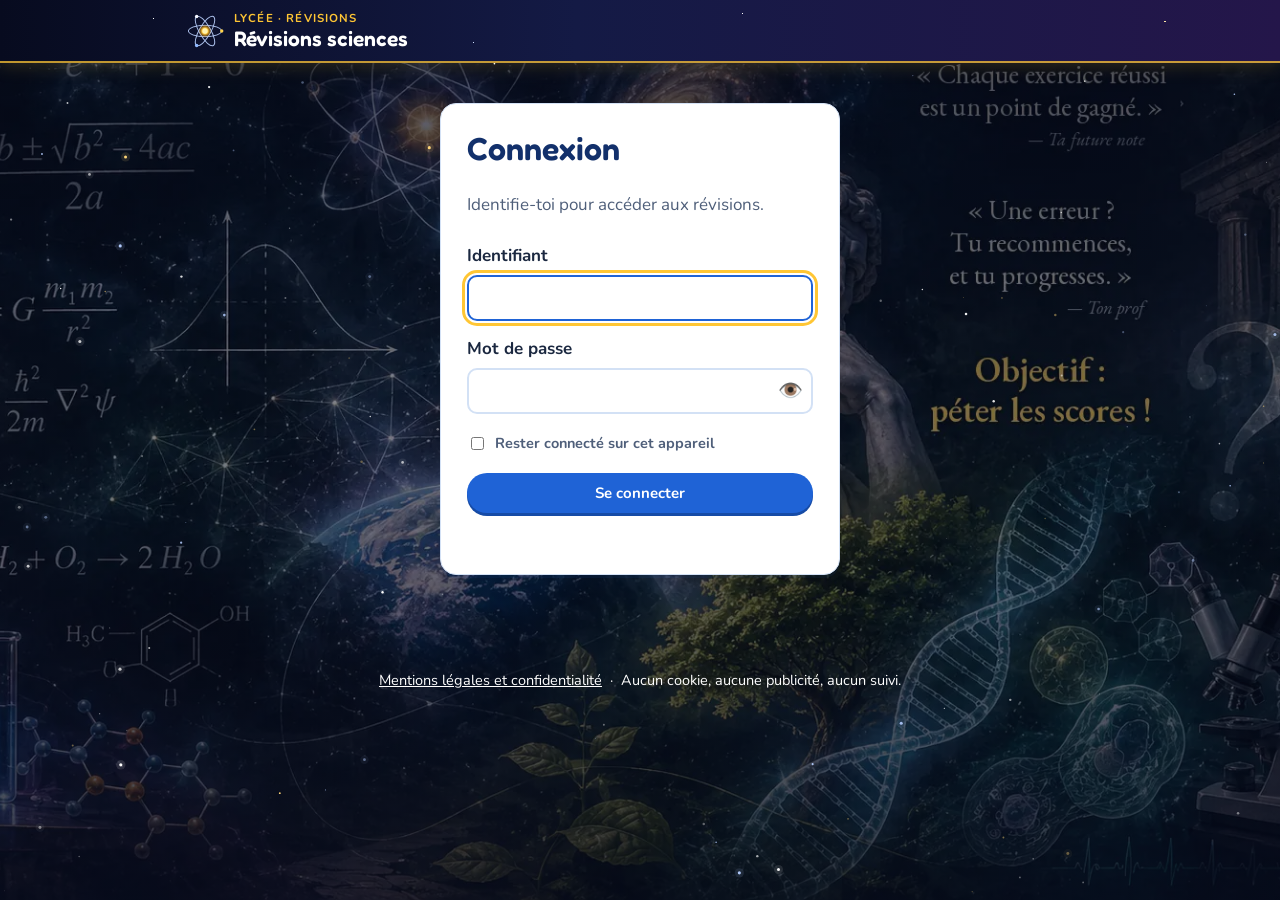
==== commit c90578eb: "Jeux (cartes mentales, mots mêlés, jouer entre amis, QCM, trous) pour chaque chapitre via le menu Jo" ====
--- a/nature-justice/index.html
+++ b/nature-justice/index.html
@@ -9,7 +9,7 @@
 <title>La nature et la justice · Philosophie</title>
 <script>try{var a=JSON.parse(localStorage.getItem("rs:auth")||"null");if(!(a&&a.ok&&(a.rem||Date.now()-a.t<432e5))){sessionStorage.setItem("rs:retour",location.href);location.replace("../index.html#philosophie")}}catch(e){location.replace("../index.html#philosophie")}</script>
 <link rel="stylesheet" href="polices.css">
-<link rel="stylesheet" href="style.css?v=202611191238">
+<link rel="stylesheet" href="style.css?v=20261124g">
 <link rel="stylesheet" href="parchemin.css?v=20261123a">
 </head>
 <body>
@@ -146,17 +146,18 @@
 
 
 </main>
-<script src="data.js?v=202611191238"></script>
-<script src="data2.js?v=202611191238"></script>
-<script src="data3.js?v=202611191238"></script>
-<script src="app.js?v=202611191238"></script>
-<script src="trous.js?v=202611191238"></script>
-<script src="jardin.js?v=202611191238"></script>
-<script src="live.js?v=202611191238"></script>
-<script src="cours.js?v=202611191238"></script>
-<script src="flash.js?v=202611191238"></script>
-<script src="mots.js?v=202611191238"></script>
-<script src="bac.js?v=202611191238"></script>
-<script src="papangue.js?v=202611191238"></script>
+<script src="data.js?v=20261124g"></script>
+<script src="data2.js?v=20261124g"></script>
+<script src="data3.js?v=20261124g"></script>
+<script src="chapitre.js?v=20261124g"></script>
+<script src="app.js?v=20261124g"></script>
+<script src="trous.js?v=20261124g"></script>
+<script src="jardin.js?v=20261124g"></script>
+<script src="live.js?v=20261124g"></script>
+<script src="cours.js?v=20261124g"></script>
+<script src="flash.js?v=20261124g"></script>
+<script src="mots.js?v=20261124g"></script>
+<script src="bac.js?v=20261124g"></script>
+<script src="papangue.js?v=20261124g"></script>
 </body>
 </html>
